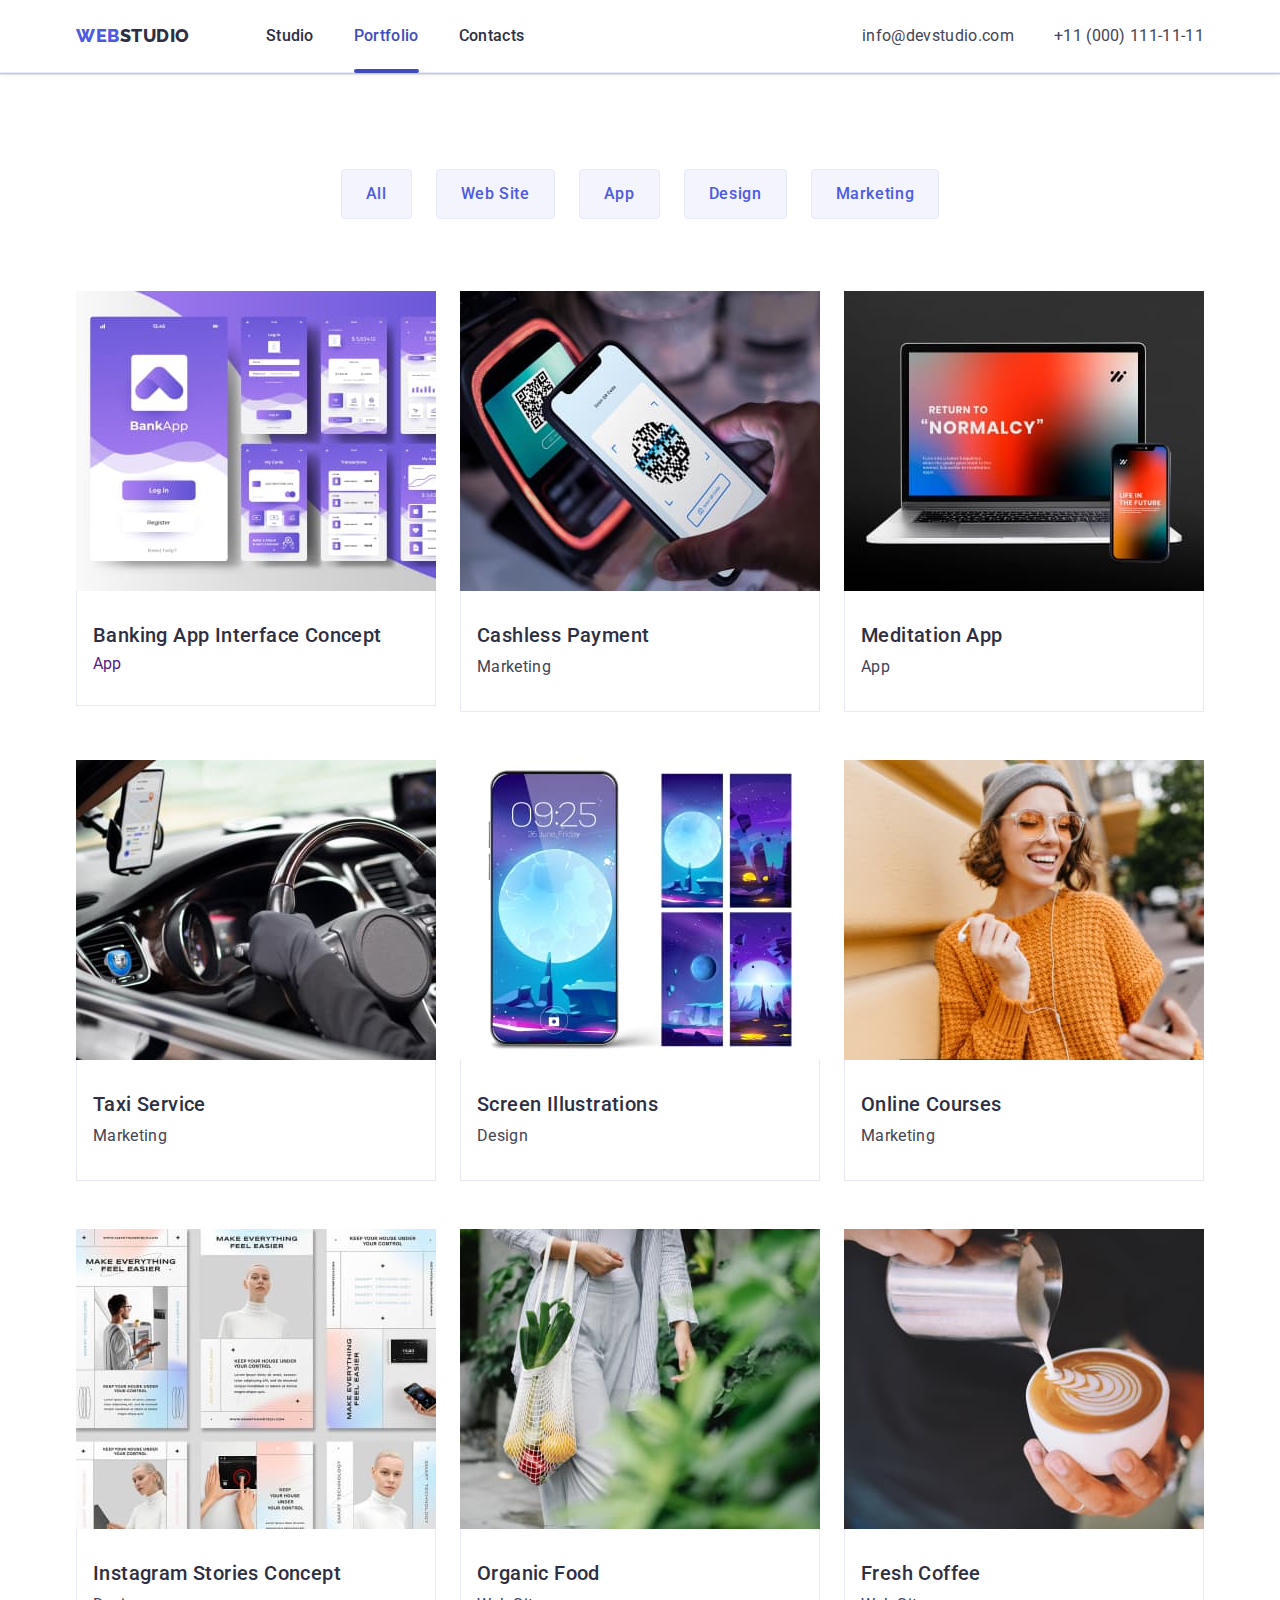
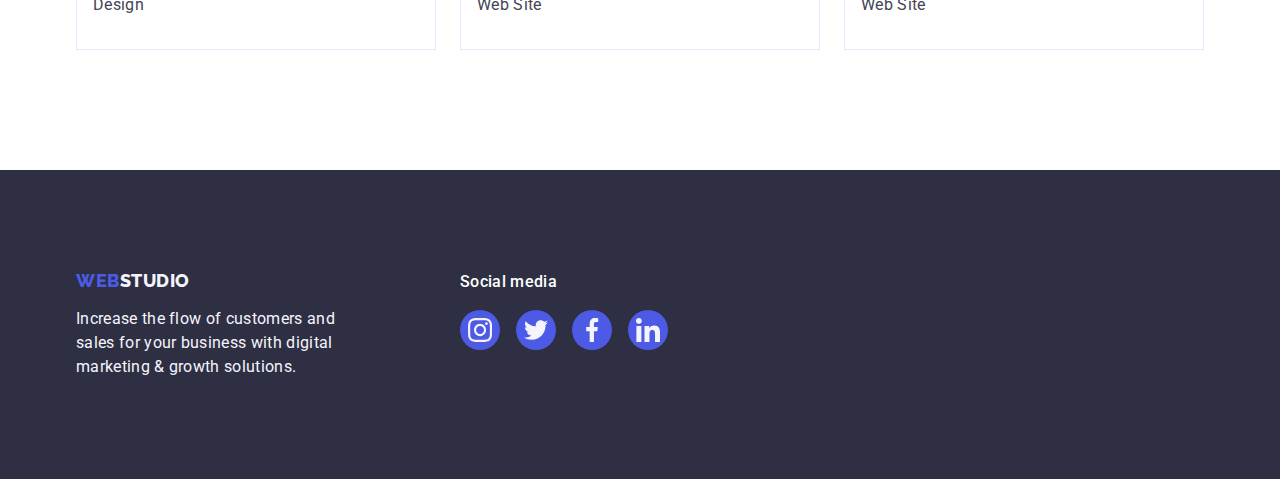
==== portfolio.html @ 6869bcde "homework5" ====
<!DOCTYPE html>
<html lang="en">
  <head>
    <meta charset="UTF-8" />
    <meta http-equiv="X-UA-Compatible" content="IE=edge" />
    <meta name="viewport" content="width=device-width, initial-scale=1.0" />
    <link rel="preconnect" href="https://fonts.googleapis.com" />
    <link rel="preconnect" href="https://fonts.gstatic.com" crossorigin />
    <link
      href="https://fonts.googleapis.com/css2?family=Raleway:wght@800&family=Roboto:wght@400;500;700&display=swap"
      rel="stylesheet"
    />
    <link
      rel="stylesheet"
      href="https://cdnjs.cloudflare.com/ajax/libs/modern-normalize/1.1.0/modern-normalize.min.css"
    />
    <link rel="stylesheet" href="./css/styles.css" />

    <title>Portfolio</title>
  </head>
  <body>
    <header class="header-container">
      <div class="container nav-flex">
        <nav class="nav-container">
          <a class="nav-logo link" href="./index.html"
            >Web<span class="logo-span-header">Studio</span></a
          >
          <ul class="nav-list list">
            <li>
              <a class="nav-link link" href="./index.html">Studio</a>
            </li>
            <li>
              <a class="nav-link link current" href="./portfolio.html"
                >Portfolio</a
              >
            </li>
            <li>
              <a class="nav-link link" href="">Contacts</a>
            </li>
          </ul>
        </nav>
        <address class="address">
          <ul class="address-list list">
            <li>
              <a class="address-link link" href="mailto:info@devstudio.com"
                >info@devstudio.com</a
              >
            </li>
            <li>
              <a class="address-link link" href="tel:+110001111111">
                +11 (000) 111-11-11</a
              >
            </li>
          </ul>
        </address>
      </div>
    </header>
    <main>
      <section class="section portfolio-container">
        <div class="container">
          <h1 class="visually-hidden">our works</h1>
          <ul class="portfolio-list-button list">
            <li><button type="button" class="portfolio-button">All</button></li>

            <li>
              <button type="button" class="portfolio-button">Web Site</button>
            </li>

            <li><button type="button" class="portfolio-button">App</button></li>

            <li>
              <button type="button" class="portfolio-button">Design</button>
            </li>

            <li>
              <button type="button" class="portfolio-button">Marketing</button>
            </li>
          </ul>
          <ul class="portfolio-list list">
            <li class="portfolio-item">
              <a class="portfolio-link link" href="">
                <div class="overlay">
                  <img
                    src="./images/portfolio1.jpg"
                    alt="application"
                    width="360"
                  />
                  <p class="overlay-text">
                    14 Stylish and User-Friendly App Design Concepts · Task
                    Manager App · Calorie Tracker App · Exotic Fruit Ecommerce
                    App · Cloud Storage App
                  </p>
                </div>
                <div class="images">
                  <h2 class="portfolio-title">Banking App Interface Concept</h2>
                  <p class="section-text">App</p>
                </div>
              </a>
            </li>
            <li class="portfolio-item">
              <a class="portfolio-link link" href="">
                <div class="overlay">
                  <img
                    src="./images/portfolio2.jpg"
                    alt="application"
                    width="360"
                  />
                  <p class="overlay-text">
                    14 Stylish and User-Friendly App Design Concepts · Task
                    Manager App · Calorie Tracker App · Exotic Fruit Ecommerce
                    App · Cloud Storage App
                  </p>
                </div>
                <div class="images">
                  <h2 class="portfolio-title">Cashless Payment</h2>
                  <p class="portfolio-text">Marketing</p>
                </div>
              </a>
            </li>

            <li class="portfolio-item">
              <a class="portfolio-link link" href="">
                <div class="overlay">
                  <img
                    src="./images/portfolio3.jpg"
                    alt="application"
                    width="360"
                  />
                  <p class="overlay-text">
                    14 Stylish and User-Friendly App Design Concepts · Task
                    Manager App · Calorie Tracker App · Exotic Fruit Ecommerce
                    App · Cloud Storage App
                  </p>
                </div>
                <div class="images">
                  <h2 class="portfolio-title">Meditation App</h2>
                  <p class="portfolio-text">App</p>
                </div>
              </a>
            </li>
            <li class="portfolio-item">
              <a class="portfolio-link link" href="">
                <div class="overlay">
                  <img
                    src="./images/portfolio4.jpg"
                    alt="application"
                    width="360"
                  />
                  <p class="overlay-text">
                    14 Stylish and User-Friendly App Design Concepts · Task
                    Manager App · Calorie Tracker App · Exotic Fruit Ecommerce
                    App · Cloud Storage App
                  </p>
                </div>
                <div class="images">
                  <h2 class="portfolio-title">Taxi Service</h2>
                  <p class="portfolio-text">Marketing</p>
                </div>
              </a>
            </li>
            <li class="portfolio-item">
              <a class="portfolio-link link" href="">
                <div class="overlay">
                  <img
                    src="./images/portfolio5.jpg"
                    alt="application"
                    width="360"
                  />
                  <p class="overlay-text">
                    14 Stylish and User-Friendly App Design Concepts · Task
                    Manager App · Calorie Tracker App · Exotic Fruit Ecommerce
                    App · Cloud Storage App
                  </p>
                </div>
                <div class="images">
                  <h2 class="portfolio-title">Screen Illustrations</h2>
                  <p class="portfolio-text">Design</p>
                </div>
              </a>
            </li>
            <li class="portfolio-item">
              <a class="portfolio-link link" href="">
                <div class="overlay">
                  <img
                    src="./images/portfolio6.jpg"
                    alt="application"
                    width="360"
                  />
                  <p class="overlay-text">
                    14 Stylish and User-Friendly App Design Concepts · Task
                    Manager App · Calorie Tracker App · Exotic Fruit Ecommerce
                    App · Cloud Storage App
                  </p>
                </div>
                <div class="images">
                  <h2 class="portfolio-title">Online Courses</h2>
                  <p class="portfolio-text">Marketing</p>
                </div>
              </a>
            </li>
            <li class="portfolio-item">
              <a class="portfolio-link link" href="">
                <div class="overlay">
                  <img
                    src="./images/portfolio7.jpg"
                    alt="application"
                    width="360"
                  />
                  <p class="overlay-text">
                    14 Stylish and User-Friendly App Design Concepts · Task
                    Manager App · Calorie Tracker App · Exotic Fruit Ecommerce
                    App · Cloud Storage App
                  </p>
                </div>
                <div class="images">
                  <h2 class="portfolio-title">Instagram Stories Concept</h2>
                  <p class="portfolio-text">Design</p>
                </div>
              </a>
            </li>
            <li class="portfolio-item">
              <a class="portfolio-link link" href="">
                <div class="overlay">
                  <img
                    src="./images/portfolio8.jpg"
                    alt="application"
                    width="360"
                  />
                  <p class="overlay-text">
                    14 Stylish and User-Friendly App Design Concepts · Task
                    Manager App · Calorie Tracker App · Exotic Fruit Ecommerce
                    App · Cloud Storage App
                  </p>
                </div>
                <div class="images">
                  <h2 class="portfolio-title">Organic Food</h2>
                  <p class="portfolio-text">Web Site</p>
                </div>
              </a>
            </li>
            <li class="portfolio-item">
              <a class="portfolio-link link" href="">
                <div class="overlay">
                  <img
                    src="./images/portfolio9.jpg"
                    alt="application"
                    width="360"
                  />
                  <p class="overlay-text">
                    14 Stylish and User-Friendly App Design Concepts · Task
                    Manager App · Calorie Tracker App · Exotic Fruit Ecommerce
                    App · Cloud Storage App
                  </p>
                </div>
                <div class="images">
                  <h2 class="portfolio-title">Fresh Coffee</h2>
                  <p class="portfolio-text">Web Site</p>
                </div>
              </a>
            </li>
          </ul>
        </div>
      </section>
    </main>
    <!-- Footer -->
    <footer class="footer-container">
      <div class="container footer">
        <div class="footer-logo-container">
          <a class="nav-logo footer-logo link" href="./index.html"
            >Web<span class="logo-span-footer">Studio</span></a
          >
          <p class="footer-text">
            Increase the flow of customers and sales for your business with
            digital marketing & growth solutions.
          </p>
        </div>
        <div class="social-footer">
          <p class="social-footer-text">Social media</p>
          <ul class="list-icon list">
            <li class="footer-social">
              <a class="link-icon" href="">
                <svg class="icon-footer" width="24" height="24">
                  <use href="./images/icons.svg#icon-instagram"></use>
                </svg>
              </a>
            </li>

            <li class="footer-social">
              <a class="link-icon" href="">
                <svg class="icon-footer" width="24" height="24">
                  <use href="./images/icons.svg#icon-twitter"></use>
                </svg>
              </a>
            </li>
            <li class="footer-social">
              <a class="link-icon" href="">
                <svg class="icon-footer" width="24" height="24">
                  <use href="./images/icons.svg#icon-facebook"></use>
                </svg>
              </a>
            </li>
            <li class="footer-social">
              <a class="link-icon" href="">
                <svg class="icon-footer" width="24" height="24">
                  <use href="./images/icons.svg#icon-linkedin"></use>
                </svg>
              </a>
            </li>
          </ul>
        </div>
      </div>
    </footer>
  </body>
</html>
---- css/styles.css ----
:root {
    --main-color-font: #434455;
    --second-color-font: #2E2F42;
    --third-color-font: #FFFFFF;
    --main-color-link: #4D5AE5;
    --main-color-background: #2E2F42;
    --second-color-background: #F4F4FD;
    --hover-color: #404BBF;
    --footer-hover-color: #31D0AA;
    --color-border: #E7E9FC;
    --secon-color-border: #8e8f99;
    --color-modal: #FCFCFC;
}

body {
    font-family: 'Roboto', sans-serif;
    color: var(--main-color-font);
    background-color: var(--third-color-font);
    font-weight: 400;
    font-size: 16px;
}

.container {
    width: 1158px;
    margin: 0 auto;
    padding: 0 15px;
}

.section {
    padding: 120px 0;
}

/* STUDIO */
/* header */

h1,
h2,
h3,
h4,
p,
li {
    margin: 0;
}

img {
    display: block;
    max-width: 100%;
    height: auto;
}

.list {
    list-style: none;
    margin: 0;
    padding: 0;
}

.link {
    text-decoration: none;
}

.current::after {
    position: absolute;
    left: 0;
    bottom: -1px;
    content: " ";
    display: block;
    width: 100%;
    height: 4px;
    background-color: var(--hover-color);
    border-radius: 2px;
}

.header-container {
    border-bottom: 1px solid var(--color-border);
    box-shadow: 0px 2px 1px rgba(46, 47, 66, 0.08), 0px 1px 1px rgba(46, 47, 66, 0.16), 0px 1px 6px rgba(46, 47, 66, 0.08);
}

.nav-container {
    display: flex;
    align-items: center;
    margin-left: 0;
    margin-right: auto;

    font-weight: 500;
}

.nav-container>a {
    margin-right: 76px;
}

.nav-flex {
    display: flex;
    justify-content: space-between;
    align-items: center;
}

.nav-list,
.address-list {
    display: flex;
}

.nav-list li:not(:last-child),
.address-list li:not(:last-child) {
    margin-right: 40px;
}

.nav-logo {
    font-family: 'Raleway', sans-serif;
    font-weight: 800;
    font-size: 18px;
    line-height: 1.17;
    letter-spacing: 0.03em;
    text-transform: uppercase;
    color: var(--main-color-link);
}

.logo-span-header {
    color: var(--main-color-background);
}

.nav-link {
    position: relative;

    display: block;
    padding-top: 24px;
    padding-bottom: 24px;

    font-weight: 500;
    font-size: 16px;
    line-height: 1.5;
    letter-spacing: 0.02em;
    color: var(--second-color-font);

    transition-property: color;
    transition-duration: 250ms;
    transition-timing-function: cubic-bezier(0.4, 0, 0.2, 1);

}

.nav-link:hover,
.nav-link:focus,
.current {
    color: var(--hover-color);
}

.address {
    font-style: normal;
}

.address-link {
    font-size: 16px;
    line-height: 1.5;
    letter-spacing: 0.02em;
    color: var(--main-color-font);

    transition-property: color;
    transition-duration: 250ms;
    transition-timing-function: cubic-bezier(0.4, 0, 0.2, 1);
}

.address-link:hover,
.address-link:focus {
    color: var(--hover-color);
}

/* Main */
/* section 1 */
.section-one-container {
    max-width: 1440px;
    height: 600px;
    margin-left: auto;
    margin-right: auto;
    padding: 188px 0;
    text-align: center;
    background-color: var(--main-color-background);
    background-image: linear-gradient(rgba(46, 47, 66, 0.7), rgba(46, 47, 66, 0.7)),
        url(../images/people-office.jpg);
    background-repeat: no-repeat;
    background-size: cover;
    background-position: center;

}

.section-one-title {
    max-width: 496px;
    margin-right: auto;
    margin-left: auto;

    font-weight: 700;
    font-size: 56px;
    line-height: 1.07;
    letter-spacing: 0.02em;

    color: var(--third-color-font);
}

.section-one-button {
    display: block;
    padding: 16px 29px 16px 32px;
    margin-top: 48px;
    margin-right: auto;
    margin-left: auto;
    min-width: 169px;
    height: 56px;

    font-family: 'Roboto', sans-serif;
    font-weight: 500;
    font-size: 16px;
    line-height: 1.5;
    letter-spacing: 0.04em;
    color: var(--third-color-font);
    background: var(--main-color-link);
    box-shadow: 0px 4px 4px rgba(0, 0, 0, 0.15);
    border: none;
    border-radius: 4px;
    cursor: pointer;

    transition-property: background-color;
    transition-duration: 250ms;
    transition-timing-function: cubic-bezier(0.4, 0, 0.2, 1);
}

.section-one-button:hover,
.section-one-button:focus {
    background-color: var(--hover-color);
}

/* Section 2 */

.visually-hidden {
    position: absolute;
    white-space: nowrap;
    width: 1px;
    height: 1px;
    overflow: hidden;
    border: 0;
    padding: 0;
    clip: rect(0 0 0 0);
    clip-path: inset(50%);
    margin: -1px;
}

.section-two-list {
    display: flex;
    justify-content: space-between;
}

.section-two-icon {
    display: flex;
    justify-content: center;
    align-items: center;
    margin-bottom: 8px;
    width: 264px;
    Height: 112px;
    background: var(--second-color-background);
    border-radius: 4px;
}

.section-two-item {
    flex-basis: calc((100% - 72px) / 4);
}

.section-two-item:not(:last-child) {
    margin-right: 24px;
}

.section-two-name {
    margin-bottom: 8px;
    font-weight: 500;
    font-size: 20px;
    line-height: 1.2;
    letter-spacing: 0.02em;
    color: var(--second-color-font);
}

.section-two-text {

    line-height: 1.5;
    letter-spacing: 0.02em;
    color: var(--main-color-font);
}

/* Section 3 */
.section-three-container {
    padding-top: 0;
}

.section-three-list {
    display: flex;
}

.section-three-item {
    flex-basis: calc(100%/3-24px)
}

.section-three-item:not(:last-child) {
    margin-right: 24px;
}

.section-three-title {
    margin-bottom: 72px;

    font-weight: 700;
    font-size: 36px;
    line-height: 1.11;
    text-align: center;
    text-transform: capitalize;
    color: var(--second-color-font);
}


/* Section 4 */
.section-four-container {
    background: var(--second-color-background);
}

.section-four-title {
    margin-bottom: 72px;

    font-weight: 700;
    font-size: 36px;
    line-height: 1.11;
    letter-spacing: 0.02em;
    text-align: center;
    text-transform: capitalize;
    color: var(--second-color-font);
}

.section-four-list {
    display: flex;
}

.section-four-item {
    flex-basis: calc(100%/4-24px);

    background: var(--third-color-font);
    box-shadow: 0px 1px 6px rgba(46, 47, 66, 0.08), 0px 1px 1px rgba(46, 47, 66, 0.16), 0px 2px 1px rgba(46, 47, 66, 0.08);
    border-radius: 0px 0px 4px 4px;
}

.section-four-item:not(:last-child) {
    margin-right: 24px;
}

.decoration {
    padding: 32px 0;
}

.section-four-name {
    margin-bottom: 8px;

    font-weight: 500;
    font-size: 20px;
    line-height: 1.2;
    text-align: center;
    letter-spacing: 0.02em;
    color: var(--second-color-font);
}

.section-four-text {
    margin-bottom: 8px;

    line-height: 1.5;
    letter-spacing: 0.02em;
    text-align: center;
    color: var(--main-color-font);
}

.list-icon {
    display: flex;
    justify-content: center;
    gap: 24px;
}

.link-icon {
    display: flex;
    justify-content: center;
    align-items: center;

    width: 40px;
    height: 40px;
    border-radius: 50%;
    background-color: var(--main-color-link);

    transition-property: background-color;
    transition-duration: 250ms;
    transition-timing-function: cubic-bezier(0.4, 0, 0.2, 1);
}

.link-icon:hover,
.link-icon:focus {
    background-color: var(--hover-color);
}

.icon {
    fill: var(--second-color-background);

}

/* Section 5 */
.section-five-title {
    margin-bottom: 72px;

    font-weight: 700;
    font-size: 36px;
    line-height: 1.1;
    text-align: center;
    letter-spacing: 0.02em;
    text-transform: capitalize;
    color: var(--main-color-background);
}

.section-five-list {
    display: flex;
    justify-content: center;
    gap: 24px;
}

.section-five-item {
    width: 168px;
    height: 88px;
}

.section-five-icon {
    display: flex;
    justify-content: center;
    align-items: center;
    width: 100%;
    height: 100%;
    color: var(--secon-color-border);
    border: 1px solid var(--secon-color-border);
    border-radius: 4px;

    transition-property: color, border-color;
    transition-duration: 250ms;
    transition-timing-function: cubic-bezier(0.4, 0, 0.2, 1);
}

.section-five-icon:hover,
.section-five-icon:focus {
    color: var(--hover-color);
    border-color: var(--hover-color);
}

.icon-clients {
    fill: currentColor;

    transition-property: fill;
    transition-duration: 250ms;
    transition-timing-function: cubic-bezier(0.4, 0, 0.2, 1);

}

.icon-clients:hover,
.icon-clients:focus {
    fill: var(--hover-color)
}

/* footer */
.footer-container {
    padding: 100px 0;
    background: var(--main-color-background);
}

.footer {
    display: flex;
    align-items: baseline;
}

.footer-logo-container {
    margin-right: 120px;
    ;
}

.footer-logo {
    display: inline-block;
    margin-bottom: 16px;
}

.logo-span-footer {
    color: var(--second-color-background);
}

.footer-text {
    max-width: 264px;

    line-height: 1.5;
    letter-spacing: 0.02em;
    color: var(--second-color-background);
}

.social-footer-text {
    margin-bottom: 16px;

    font-weight: 500;
    line-height: 1.5;
    letter-spacing: 0.02em;

    color: var(--third-color-font);
}

.social-footer>ul {
    gap: 16px;
}

.footer-social>a {
    transition-property: background-color;
    transition-duration: 250ms;
    transition-timing-function: cubic-bezier(0.4, 0, 0.2, 1);

}

.footer-social>a:hover,
.footer-social>a:focus {
    background-color: var(--footer-hover-color);
}

.icon-footer {
    fill: var(--second-color-background);
}

/* PORTFOLIO */
/* Section 1 */
.portfolio-container {
    padding-top: 96px;
    padding-bottom: 120px;
}

.portfolio-list-button {
    display: flex;
    margin-bottom: 72px;
    justify-content: center;
}

.portfolio-button {
    padding: 12px 24px;

    font-family: "Roboto", sans-serif;
    font-weight: 500;
    font-size: 16px;
    line-height: 1.5;
    letter-spacing: 0.04em;
    text-align: center;
    color: var(--main-color-link);
    background: var(--second-color-background);
    border: 1px solid var(--color-border);
    border-radius: 4px;
    cursor: pointer;

    transition-property: border, box-shadow, border-radius, background-color, color;
    transition-duration: 250ms;
    transition-timing-function: cubic-bezier(0.4, 0, 0.2, 1);

}

.portfolio-button:hover,
.portfolio-button:focus {
    background-color: var(--hover-color);
    color: var(--third-color-font);
    box-shadow: 0px 3px 1px rgba(0, 0, 0, 0.1), 0px 2px 1px rgba(0, 0, 0, 0.08), 0px 2px 2px rgba(0, 0, 0, 0.12);
    border-radius: 4px;
    border: 1px solid transparent;
}

.portfolio-list-button li:not(:last-child) {
    margin-right: 24px;
}


.portfolio-list {
    display: flex;
    flex-wrap: wrap;
    row-gap: 48px;
    column-gap: 24px;

}

.portfolio-item {
    flex-basis: calc(100%-48px/3);
    background: var(--third-color-font);
}

.portfolio-link {
    display: block;

    transition-property: box-shadow;
    transition-duration: 250ms;
    transition-timing-function: cubic-bezier(0.4, 0, 0.2, 1);

}

.portfolio-link:hover,
.portfolio-link:focus {
    box-shadow: 0px 1px 6px rgba(46, 47, 66, 0.08), 0px 1px 1px rgba(46, 47, 66, 0.16), 0px 2px 1px rgba(46, 47, 66, 0.08);
}

.images {
    padding: 32px 16px;
    border: 1px solid var(--color-border);
    border-top: none;

}

.portfolio-title {
    margin-bottom: 8px;

    font-weight: 500;
    font-size: 20px;
    line-height: 1.2;
    letter-spacing: 0.02em;
    color: var(--second-color-font);
}

.portfolio-text {
    line-height: 1.5;
    letter-spacing: 0.02em;
    color: var(--main-color-font);
}

/* OVERLAY */
.overlay {
    position: relative;
    overflow: hidden;

}

.portfolio-link:hover .overlay-text,
.portfolio-link:focus .overlay-text {
    transform: translateY(0);

}

.overlay-text {
    position: absolute;
    left: 0;
    top: 0;
    width: 100%;
    height: 100%;
    padding: 40px 32px 164px;
    overflow: auto;

    transform: translateY(100%);
    transition-property: transform;
    transition-duration: 250ms;
    transition-timing-function: cubic-bezier(0.4, 0, 0.2, 1);


    line-height: 1.5;
    letter-spacing: 0.02em;
    color: var(--second-color-background);
    background-color: var(--main-color-link);

}

/* BACKDROP */
.backdrop {
    position: fixed;
    left: 0;
    top: 0;
    width: 100%;
    height: 100%;
    transform: translateX(0);
    transition: opacity 250ms cubic-bezier(0.4, 0, 0.2, 1),
        transform 250ms cubic-bezier(0.4, 0, 0.2, 1);

    background-color: rgba(46, 47, 66, 0.4);
}

.is-hidden {
    visibility: hidden;
    opacity: 0;
    pointer-events: none;
    transform: translateX(-100%);


}

.modal {
    position: absolute;
    left: 50%;
    top: 50%;
    transform: translate(-50%, -50%);

    width: 408px;
    height: 584px;
    background: var(--color-modal);
    box-shadow: 0px 1px 1px rgba(0, 0, 0, 0.14), 0px 1px 3px rgba(0, 0, 0, 0.12), 0px 2px 1px rgba(0, 0, 0, 0.2);
    border-radius: 4px;

}

.modal-button {
    position: absolute;
    top: 24px;
    right: 24px;

    display: flex;
    justify-content: center;
    align-items: center;

    width: 24px;
    height: 24px;

    background: var(--color-border);
    border: 1px solid rgba(0, 0, 0, 0.1);
    border-radius: 50%;
}
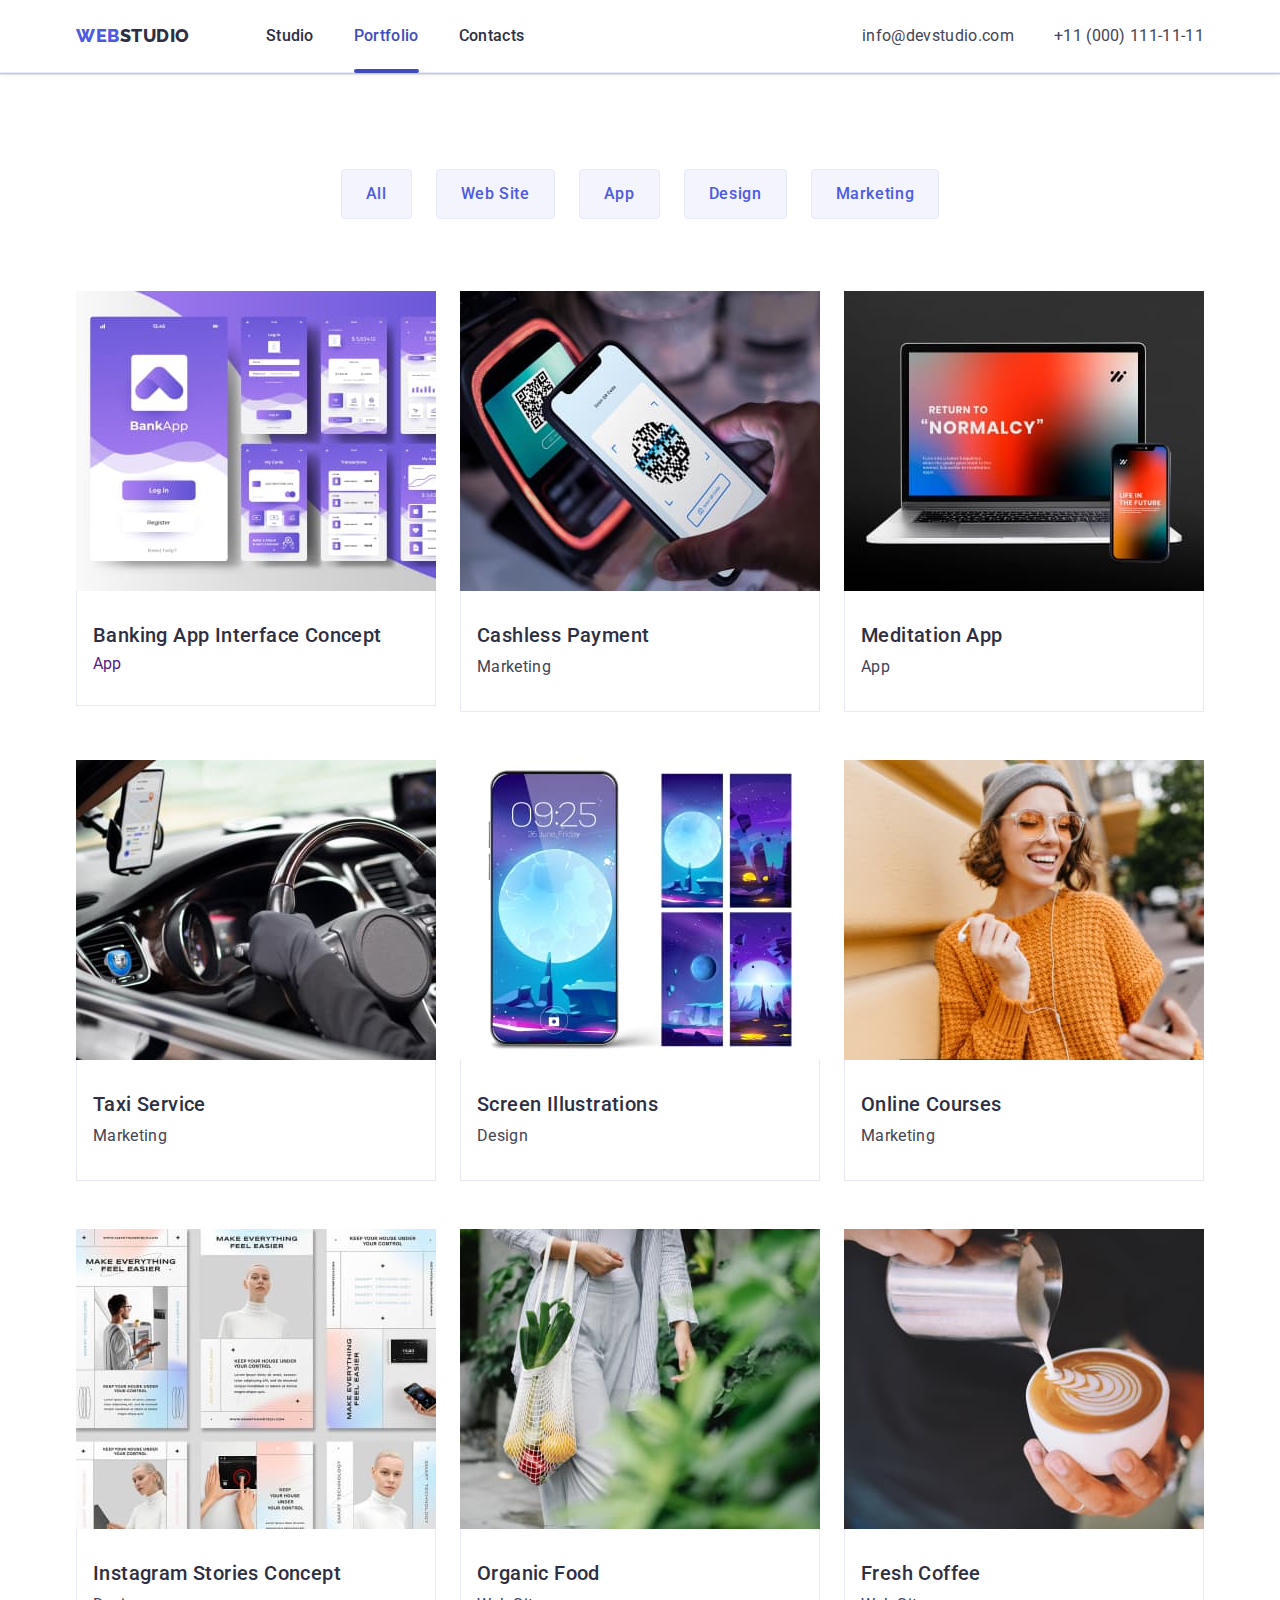
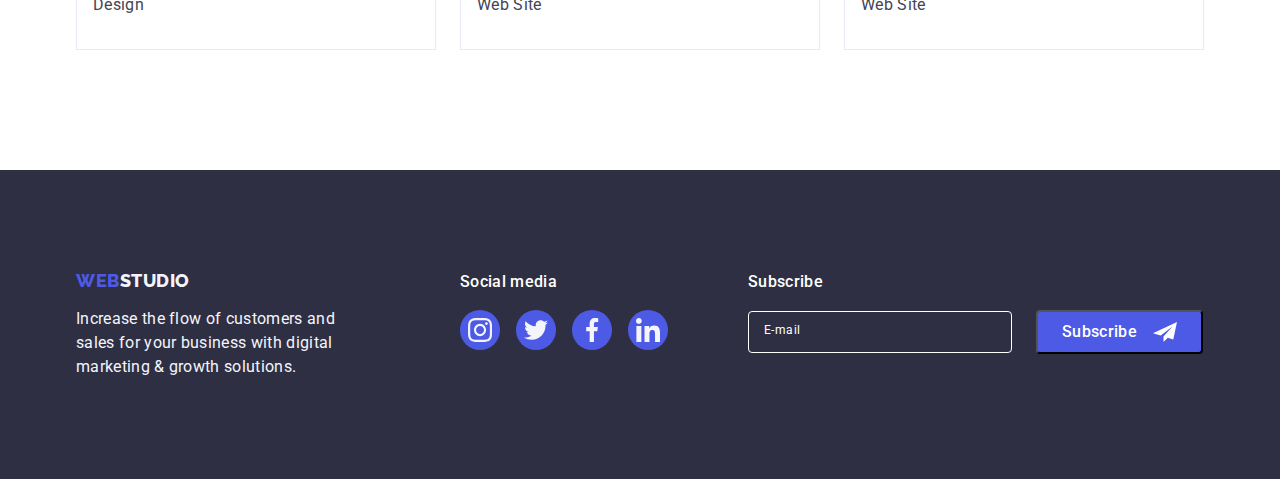
==== commit 4d36796b: "homework6" ====
--- a/portfolio.html
+++ b/portfolio.html
@@ -308,6 +308,19 @@
             </li>
           </ul>
         </div>
+        <div class="footer-subscribe">
+          <p class="footer-subscribe-text">Subscribe</p>
+          <form class="footer-subscribe-form">
+            <label class="footer-subscribe-label" for="email">E-mail</label>
+            <input class="footer-subscribe-input" type="email" name="" id="email">
+            <button class="footer-subscribe-button" type="submit">Subscribe
+              <svg class="footer-subscribe-icon" width="24" height="24">
+                <use href="./images/icons.svg#icon-Frame-3"></use>
+              </svg>
+            </button>
+          </form>
+        </div>
+
       </div>
     </footer>
   </body>
--- a/css/styles.css
+++ b/css/styles.css
@@ -62,7 +62,7 @@
     position: absolute;
     left: 0;
     bottom: -1px;
-    content: " ";
+    content: '';
     display: block;
     width: 100%;
     height: 4px;
@@ -153,9 +153,7 @@
     letter-spacing: 0.02em;
     color: var(--main-color-font);
 
-    transition-property: color;
-    transition-duration: 250ms;
-    transition-timing-function: cubic-bezier(0.4, 0, 0.2, 1);
+    transition: color 250ms cubic-bezier(0.4, 0, 0.2, 1);
 }
 
 .address-link:hover,
@@ -215,9 +213,7 @@
     border-radius: 4px;
     cursor: pointer;
 
-    transition-property: background-color;
-    transition-duration: 250ms;
-    transition-timing-function: cubic-bezier(0.4, 0, 0.2, 1);
+    transition: background-color 250ms cubic-bezier(0.4, 0, 0.2, 1);
 }
 
 .section-one-button:hover,
@@ -382,9 +378,7 @@
     border-radius: 50%;
     background-color: var(--main-color-link);
 
-    transition-property: background-color;
-    transition-duration: 250ms;
-    transition-timing-function: cubic-bezier(0.4, 0, 0.2, 1);
+    transition: background-color 250ms cubic-bezier(0.4, 0, 0.2, 1);
 }
 
 .link-icon:hover,
@@ -431,9 +425,7 @@
     border: 1px solid var(--secon-color-border);
     border-radius: 4px;
 
-    transition-property: color, border-color;
-    transition-duration: 250ms;
-    transition-timing-function: cubic-bezier(0.4, 0, 0.2, 1);
+    transition: border-color 250ms cubic-bezier(0.4, 0, 0.2, 1), color 250ms cubic-bezier(0.4, 0, 0.2, 1);
 }
 
 .section-five-icon:hover,
@@ -445,10 +437,7 @@
 .icon-clients {
     fill: currentColor;
 
-    transition-property: fill;
-    transition-duration: 250ms;
-    transition-timing-function: cubic-bezier(0.4, 0, 0.2, 1);
-
+    transition: fill 250ms cubic-bezier(0.4, 0, 0.2, 1);
 }
 
 .icon-clients:hover,
@@ -488,7 +477,9 @@
     letter-spacing: 0.02em;
     color: var(--second-color-background);
 }
-
+.social-footer {
+    margin-right: 80px;
+}
 .social-footer-text {
     margin-bottom: 16px;
 
@@ -504,9 +495,7 @@
 }
 
 .footer-social>a {
-    transition-property: background-color;
-    transition-duration: 250ms;
-    transition-timing-function: cubic-bezier(0.4, 0, 0.2, 1);
+    transition: background-color 250ms cubic-bezier(0.4, 0, 0.2, 1);
 
 }
 
@@ -517,6 +506,68 @@
 
 .icon-footer {
     fill: var(--second-color-background);
+}
+
+.footer-subscribe-form {
+    position: relative;
+    display: flex;
+    justify-content: center;
+    align-items: center;
+    gap: 24px;
+    margin-top: 16px;
+}
+
+.footer-subscribe-text,
+.footer-subscribe-button {
+    font-weight: 500;
+    line-height: 1.5;
+    letter-spacing: 0.02em;
+
+    color: var(--third-color-font);
+
+}
+
+.footer-subscribe-button {
+    display: flex;
+    justify-content: center;
+    align-items: center;
+    padding: 8px 24px;
+    background: var(--main-color-link);
+    border-radius: 4px;
+    cursor: pointer;
+}
+
+.footer-subscribe-label {
+    position: absolute;
+    top: 8px;
+    left: 16px;
+
+    font-size: 12px;
+    line-height: 2;
+    letter-spacing: 0.04em;
+
+    color: var(--third-color-font);
+
+}
+
+.footer-subscribe-input {
+    padding: 8px 16px;
+    min-width: 264px;
+    min-height: 40px;
+
+    font-size: 12px;
+    line-height: 2;
+    letter-spacing: 0.04em;
+
+    color: var(--third-color-font);
+
+    background-color: transparent;
+    border: 1px solid var(--third-color-font);
+    border-radius: 4px;
+}
+
+.footer-subscribe-icon {
+    margin-left: 16px;
 }
 
 /* PORTFOLIO */
@@ -547,9 +598,7 @@
     border-radius: 4px;
     cursor: pointer;
 
-    transition-property: border, box-shadow, border-radius, background-color, color;
-    transition-duration: 250ms;
-    transition-timing-function: cubic-bezier(0.4, 0, 0.2, 1);
+    transition: color 250ms cubic-bezier(0.4, 0, 0.2, 1), background-color 250ms cubic-bezier(0.4, 0, 0.2, 1), border-color 250ms cubic-bezier(0.4, 0, 0.2, 1), box-shadow 250ms cubic-bezier(0.4, 0, 0.2, 1);
 
 }
 
@@ -583,10 +632,7 @@
 .portfolio-link {
     display: block;
 
-    transition-property: box-shadow;
-    transition-duration: 250ms;
-    transition-timing-function: cubic-bezier(0.4, 0, 0.2, 1);
-
+    transition: box-shadow 250ms cubic-bezier(0.4, 0, 0.2, 1);
 }
 
 .portfolio-link:hover,
@@ -636,13 +682,11 @@
     top: 0;
     width: 100%;
     height: 100%;
-    padding: 40px 32px 164px;
+    padding: 40px 32px;
     overflow: auto;
 
     transform: translateY(100%);
-    transition-property: transform;
-    transition-duration: 250ms;
-    transition-timing-function: cubic-bezier(0.4, 0, 0.2, 1);
+    transition: transform 250ms cubic-bezier(0.4, 0, 0.2, 1);
 
 
     line-height: 1.5;
@@ -659,9 +703,7 @@
     top: 0;
     width: 100%;
     height: 100%;
-    transform: translateX(0);
-    transition: opacity 250ms cubic-bezier(0.4, 0, 0.2, 1),
-        transform 250ms cubic-bezier(0.4, 0, 0.2, 1);
+    transition: opacity 250ms cubic-bezier(0.4, 0, 0.2, 1), visibility 250ms cubic-bezier(0.4, 0, 0.2, 1);
 
     background-color: rgba(46, 47, 66, 0.4);
 }
@@ -670,8 +712,7 @@
     visibility: hidden;
     opacity: 0;
     pointer-events: none;
-    transform: translateX(-100%);
-
+    transition: opacity 250ms cubic-bezier(0.4, 0, 0.2, 1), visibility 250ms cubic-bezier(0.4, 0, 0.2, 1);
 
 }
 
@@ -681,8 +722,10 @@
     top: 50%;
     transform: translate(-50%, -50%);
 
+    transition: transform 250ms cubic-bezier(0.4, 0, 0.2, 1);
+
     width: 408px;
-    height: 584px;
+    min-height: 576px;
     background: var(--color-modal);
     box-shadow: 0px 1px 1px rgba(0, 0, 0, 0.14), 0px 1px 3px rgba(0, 0, 0, 0.12), 0px 2px 1px rgba(0, 0, 0, 0.2);
     border-radius: 4px;
@@ -694,14 +737,36 @@
     top: 24px;
     right: 24px;
 
+    transition: background-color 250ms cubic-bezier(0.4, 0, 0.2, 1), border 250ms cubic-bezier(0.4, 0, 0.2, 1);
+
     display: flex;
     justify-content: center;
     align-items: center;
 
     width: 24px;
     height: 24px;
+    padding: 0;
+    cursor: pointer;
 
     background: var(--color-border);
     border: 1px solid rgba(0, 0, 0, 0.1);
     border-radius: 50%;
+}
+
+.modal-button:hover,
+.modal-button:focus {
+    background-color: var(--hover-color);
+    border: transparent;
+
+}
+
+.modal-icon {
+    transition: fill 250ms cubic-bezier(0.4, 0, 0.2, 1);
+
+    fill: var(--main-color-background);
+}
+
+.modal-button:hover .modal-icon,
+.modal-button:focus .modal-icon {
+    fill: var(--third-color-font);
 }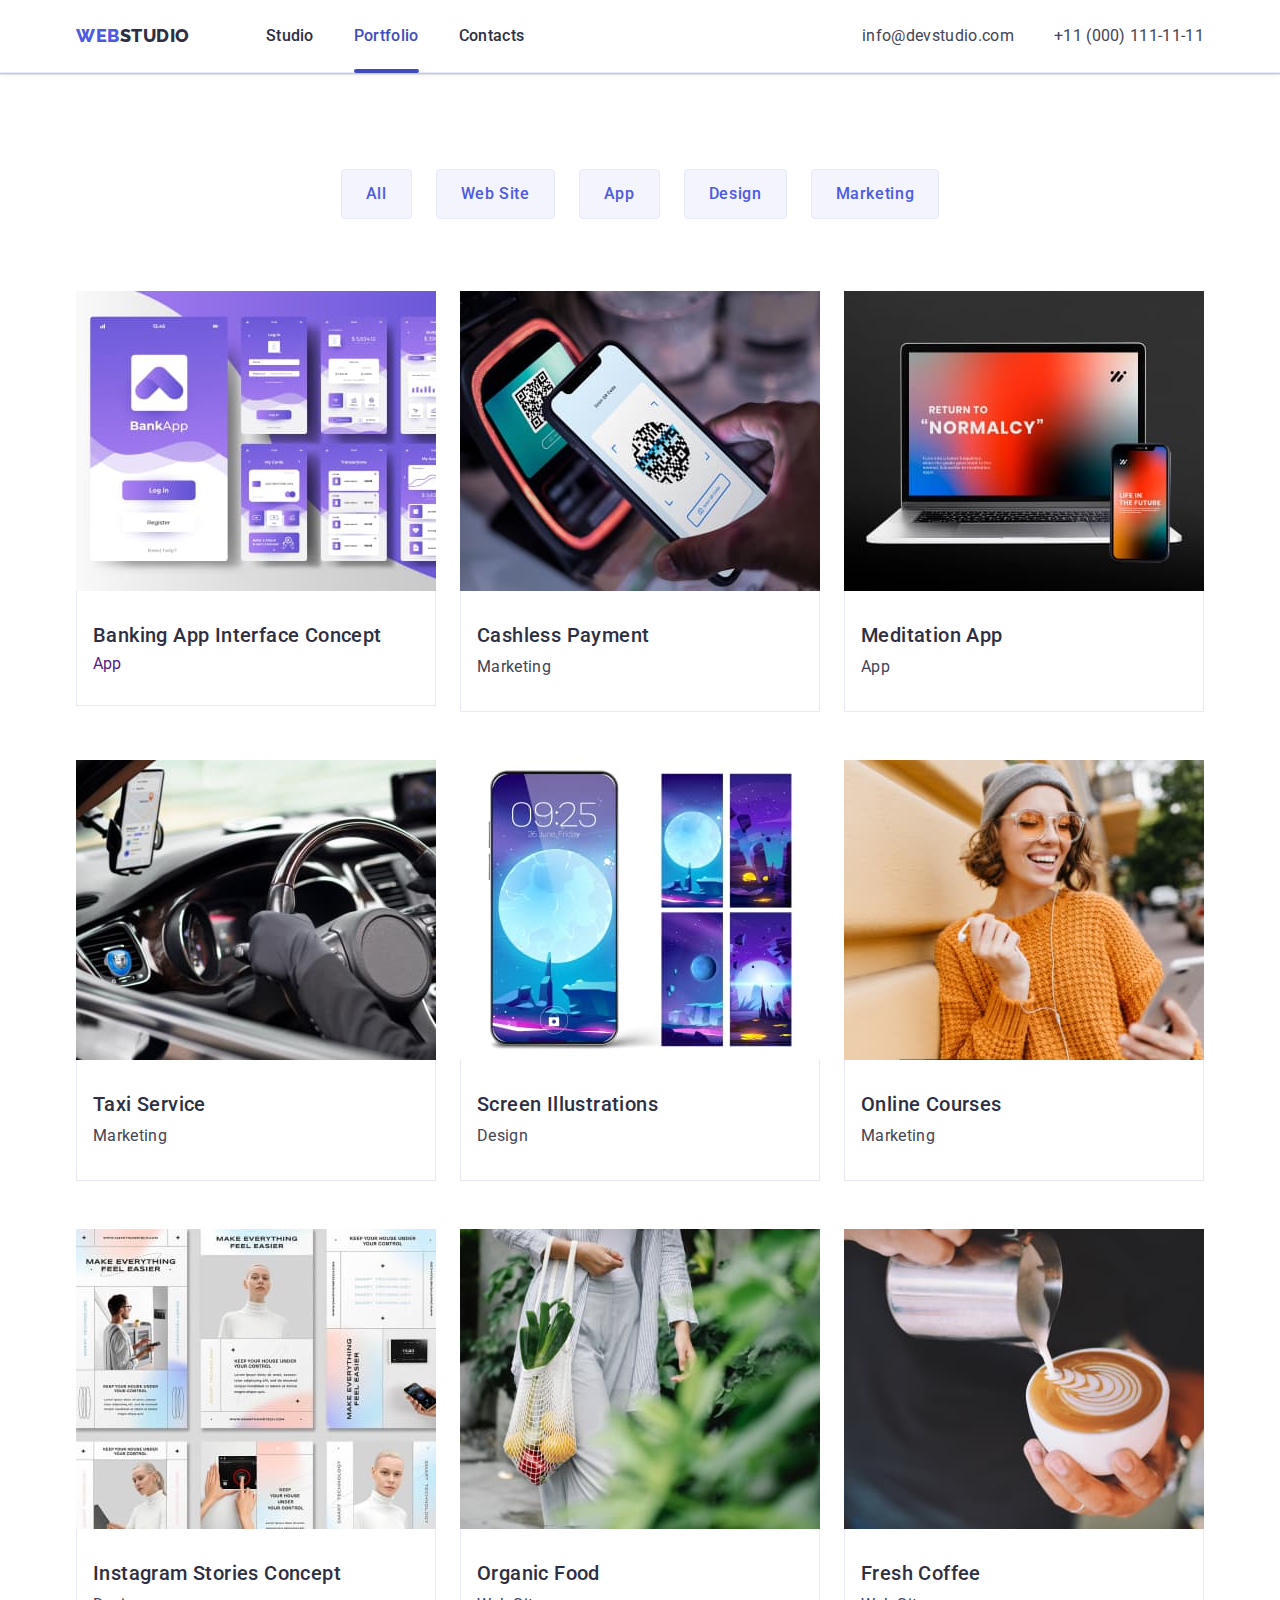
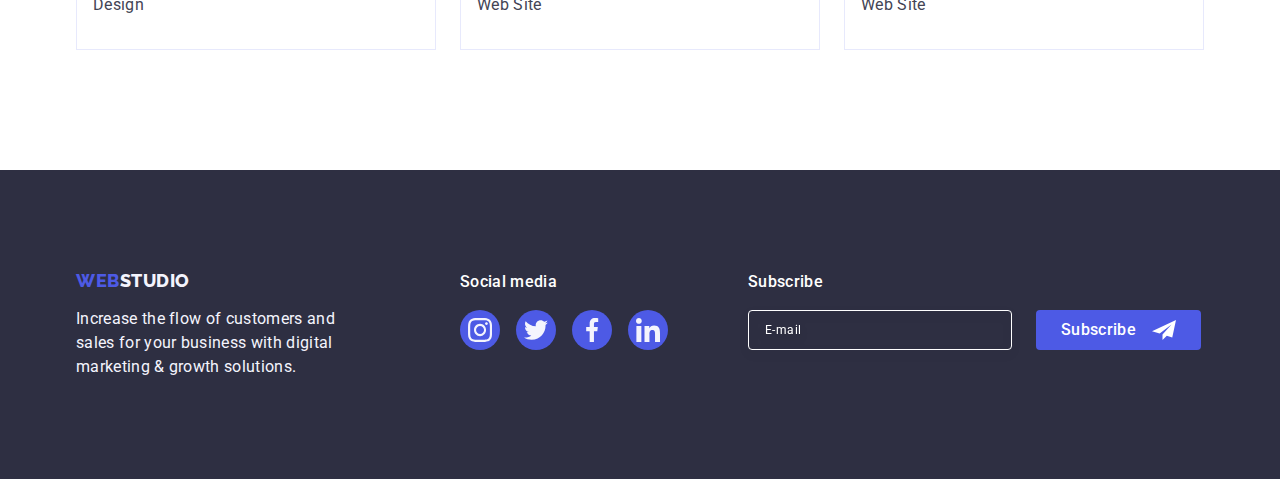
==== commit d207348b: "homework6_26.05" ====
--- a/portfolio.html
+++ b/portfolio.html
@@ -311,16 +311,22 @@
         <div class="footer-subscribe">
           <p class="footer-subscribe-text">Subscribe</p>
           <form class="footer-subscribe-form">
-            <label class="footer-subscribe-label" for="email">E-mail</label>
-            <input class="footer-subscribe-input" type="email" name="" id="email">
-            <button class="footer-subscribe-button" type="submit">Subscribe
+            <label class="footer-subscribe-label" for="email">
+              <input
+                class="footer-subscribe-input"
+                type="email"
+                name="email"
+                id="email"
+                placeholder="E-mail"
+            /></label>
+            <button class="footer-subscribe-button" type="submit">
+              Subscribe
               <svg class="footer-subscribe-icon" width="24" height="24">
                 <use href="./images/icons.svg#icon-Frame-3"></use>
               </svg>
             </button>
           </form>
         </div>
-
       </div>
     </footer>
   </body>
--- a/css/styles.css
+++ b/css/styles.css
@@ -477,9 +477,11 @@
     letter-spacing: 0.02em;
     color: var(--second-color-background);
 }
+
 .social-footer {
     margin-right: 80px;
 }
+
 .social-footer-text {
     margin-bottom: 16px;
 
@@ -513,8 +515,11 @@
     display: flex;
     justify-content: center;
     align-items: center;
-    gap: 24px;
-    margin-top: 16px;
+}
+
+.footer-subscribe-text {
+    margin-bottom: 16px;
+
 }
 
 .footer-subscribe-text,
@@ -531,40 +536,41 @@
     display: flex;
     justify-content: center;
     align-items: center;
+    min-width: 165px;
+    height: 40px;
     padding: 8px 24px;
     background: var(--main-color-link);
     border-radius: 4px;
     cursor: pointer;
+    border: none;
 }
 
 .footer-subscribe-label {
-    position: absolute;
-    top: 8px;
-    left: 16px;
+    margin-right: 24px;
+
+}
+
+.footer-subscribe-input,
+.footer-subscribe-input::placeholder {
 
     font-size: 12px;
     line-height: 2;
     letter-spacing: 0.04em;
 
     color: var(--third-color-font);
-
 }
 
 .footer-subscribe-input {
-    padding: 8px 16px;
-    min-width: 264px;
-    min-height: 40px;
-
-    font-size: 12px;
-    line-height: 2;
-    letter-spacing: 0.04em;
-
-    color: var(--third-color-font);
+    width: 264px;
+    height: 40px;
+    padding-left: 16px;
 
     background-color: transparent;
     border: 1px solid var(--third-color-font);
     border-radius: 4px;
-}
+    filter: drop-shadow(0px 4px 4px rgba(0, 0, 0, 0.15))
+}
+
 
 .footer-subscribe-icon {
     margin-left: 16px;
@@ -769,4 +775,140 @@
 .modal-button:hover .modal-icon,
 .modal-button:focus .modal-icon {
     fill: var(--third-color-font);
+}
+
+.modal-title {
+    margin-top: 72px;
+    margin-bottom: 16px;
+    font-weight: 500;
+    font-size: 16px;
+    line-height: 1.5;
+    text-align: center;
+    letter-spacing: 0.02em;
+    color: var(--main-color-background);
+}
+
+.modal-form {
+    padding: 0 24px;
+    display: flex;
+    flex-direction: column;
+}
+
+.modal-input-wrapper {
+    position: relative;
+    margin-bottom: 8px;
+
+}
+
+.modal-form-icon {
+    position: absolute;
+    top: 50%;
+    left: 16px;
+    transform: translateY(-50%);
+    fill: var(--main-color-background);
+
+    transition: fill 250ms cubic-bezier(0.4, 0, 0.2, 1);
+
+}
+
+.modal-input:hover+.modal-form-icon,
+.modal-input:focus+.modal-form-icon {
+    fill: var(--hover-color);
+}
+
+.modal-input,
+.modal-textarea {
+    width: 100%;
+    height: 40px;
+    border: 1px solid rgba(46, 47, 66, 0.4);
+    border-radius: 4px;
+
+    transition: border 250ms cubic-bezier(0.4, 0, 0.2, 1);
+}
+
+.modal-input {
+    padding-left: 38px;
+}
+
+.modal-form>label {
+    margin-bottom: 4px;
+}
+
+.modal-textarea {
+    margin-bottom: 16px;
+    padding: 8px 16px;
+    height: 120px;
+    resize: none;
+}
+
+.modal-input:hover,
+.modal-input:focus,
+.modal-textarea:focus,
+.modal-textarea:hover {
+    outline: none;
+    border: 1px solid var(--main-color-link);
+}
+
+.modal-textarea::placeholder,
+.modal-form>label,
+.modal-checkbox {
+    font-weight: 400;
+    font-size: 12px;
+    line-height: 1.1;
+    letter-spacing: 0.04em;
+    color: var(--secon-color-border);
+}
+
+.modal-span {
+    text-decoration-line: underline;
+    color: var(--main-color-link);
+}
+
+.modal-checkbox {
+    display: flex;
+    align-items: center;
+    gap: 8px;
+}
+
+.icon-checkbox {
+    padding: 1px 1px;
+    width: 16px;
+    height: 16px;
+    background-color: transparent;
+    border: 1px solid rgba(46, 47, 66, 0.4);
+    border-radius: 2px;
+    fill: var(--third-color-font);
+    cursor: pointer;
+    transition: background-color 250ms cubic-bezier(0.4, 0, 0.2, 1);
+
+}
+
+.modal-checkbox-input {
+    appearance: none;
+    position: absolute;
+}
+
+.modal-checkbox-input:checked+.icon-checkbox {
+    background-color: var(--hover-color);
+
+}
+
+
+
+.modal-form-button {
+    margin: 24px auto;
+    padding: 16px 32px;
+    width: 169px;
+    font-family: 'Roboto';
+    font-style: normal;
+    font-weight: 500;
+    font-size: 16px;
+    line-height: 24px;
+    text-align: center;
+    letter-spacing: 0.04em;
+    color: var(--third-color-font);
+    background: var(--main-color-link);
+    box-shadow: 0px 4px 4px rgba(0, 0, 0, 0.15);
+    border-radius: 4px;
+    cursor: pointer;
 }